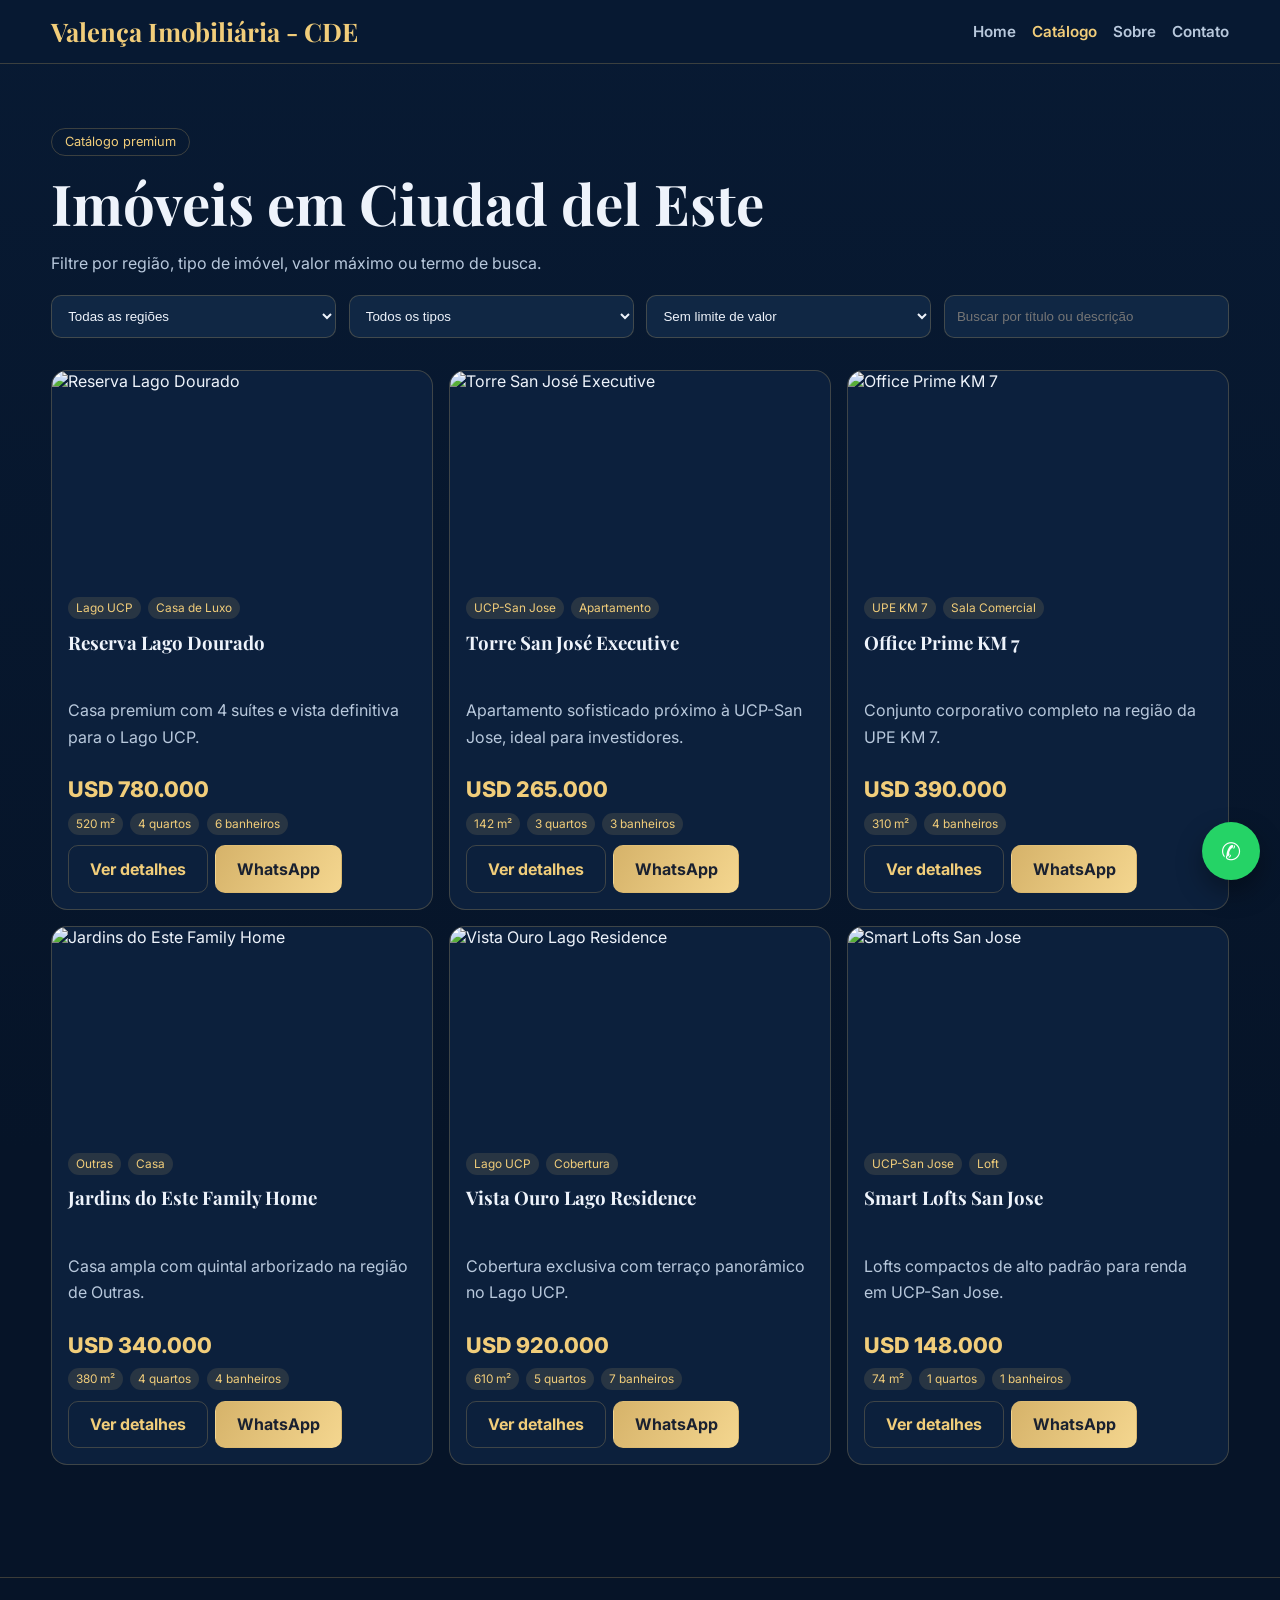
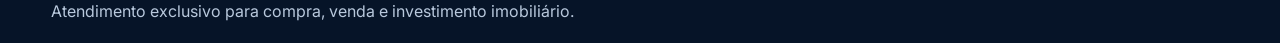
==== catalogo.html @ 4819cb86 "Create premium responsive real estate catalog website" ====
<!doctype html>
<html lang="pt-BR">
<head>
  <meta charset="UTF-8" />
  <meta name="viewport" content="width=device-width, initial-scale=1.0" />
  <title>Valença Imobiliária - CDE | Catálogo</title>
  <meta name="description" content="Catálogo de imóveis em Ciudad del Este com filtros por região, tipo e valor." />
  <link rel="preconnect" href="https://fonts.googleapis.com">
  <link rel="preconnect" href="https://fonts.gstatic.com" crossorigin>
  <link href="https://fonts.googleapis.com/css2?family=Inter:wght@400;500;600;700;800&family=Playfair+Display:wght@600;700;800&display=swap" rel="stylesheet">
  <link rel="stylesheet" href="assets/css/styles.css" />
</head>
<body>
  <header class="site-header">
    <div class="container nav-wrap">
      <a class="brand" href="index.html">Valença Imobiliária - CDE</a>
      <nav>
        <a href="index.html">Home</a>
        <a class="active" href="catalogo.html">Catálogo</a>
        <a href="sobre.html">Sobre</a>
        <a href="contato.html">Contato</a>
      </nav>
    </div>
  </header>

  <main class="container section">
    <span class="tag">Catálogo premium</span>
    <h1>Imóveis em Ciudad del Este</h1>
    <p>Filtre por região, tipo de imóvel, valor máximo ou termo de busca.</p>

    <div class="filters" id="catalog-filters">
      <select id="filter-region" class="select">
        <option value="">Todas as regiões</option>
        <option>UCP-San Jose</option>
        <option>UPE KM 7</option>
        <option>Lago UCP</option>
        <option>Outras</option>
      </select>

      <select id="filter-type" class="select">
        <option value="">Todos os tipos</option>
        <option>Casa de Luxo</option>
        <option>Apartamento</option>
        <option>Sala Comercial</option>
        <option>Casa</option>
        <option>Cobertura</option>
        <option>Loft</option>
      </select>

      <select id="filter-max" class="select">
        <option value="">Sem limite de valor</option>
        <option value="200000">Até USD 200.000</option>
        <option value="400000">Até USD 400.000</option>
        <option value="800000">Até USD 800.000</option>
        <option value="1000000">Até USD 1.000.000</option>
      </select>

      <input id="filter-search" class="input" placeholder="Buscar por título ou descrição" />
    </div>

    <div class="cards" id="catalog-grid"></div>
  </main>

  <footer class="footer">
    <div class="container">Atendimento exclusivo para compra, venda e investimento imobiliário.</div>
  </footer>

  <a class="whatsapp-float" target="_blank" rel="noopener noreferrer" aria-label="WhatsApp">✆</a>

  <script src="assets/data/imoveis.js"></script>
  <script src="assets/js/app.js"></script>
</body>
</html>
---- assets/css/styles.css ----
:root {
  --bg: #081a33;
  --bg-soft: #0f2a4d;
  --card: #102744;
  --text: #eef3fb;
  --muted: #b8c8dc;
  --gold: #d6b36a;
  --gold-strong: #f1cd7a;
  --line: rgba(214, 179, 106, 0.25);
}

* { box-sizing: border-box; }

body {
  margin: 0;
  font-family: 'Inter', system-ui, -apple-system, Segoe UI, Roboto, sans-serif;
  background: linear-gradient(180deg, var(--bg), #061428 70%);
  color: var(--text);
}

a { color: inherit; text-decoration: none; }

.container {
  width: min(1180px, 92%);
  margin: 0 auto;
}

.site-header {
  position: sticky;
  top: 0;
  z-index: 100;
  background: rgba(8, 26, 51, 0.95);
  backdrop-filter: blur(6px);
  border-bottom: 1px solid var(--line);
}

.nav-wrap {
  display: flex;
  justify-content: space-between;
  align-items: center;
  padding: 0.9rem 0;
}

.brand {
  font-family: 'Playfair Display', serif;
  font-weight: 700;
  font-size: clamp(1.1rem, 2vw, 1.6rem);
  color: var(--gold-strong);
}

nav {
  display: flex;
  gap: 1rem;
  flex-wrap: wrap;
}

nav a {
  color: var(--muted);
  font-weight: 600;
  font-size: 0.95rem;
}

nav a:hover,
nav a.active { color: var(--gold-strong); }

.hero {
  padding: 5.5rem 0 4rem;
  background:
    radial-gradient(circle at top right, rgba(214, 179, 106, 0.35), transparent 35%),
    radial-gradient(circle at center left, rgba(42, 90, 150, 0.45), transparent 28%);
}

.hero-grid {
  display: grid;
  grid-template-columns: 1.1fr 0.9fr;
  gap: 2rem;
  align-items: center;
}

.tag {
  display: inline-flex;
  border: 1px solid var(--line);
  color: var(--gold-strong);
  border-radius: 999px;
  padding: 0.35rem 0.8rem;
  font-size: 0.8rem;
  margin-bottom: 1rem;
}

h1, h2, h3 {
  font-family: 'Playfair Display', serif;
  margin: 0 0 1rem;
}

h1 { font-size: clamp(2rem, 4.4vw, 3.6rem); line-height: 1.1; }
h2 { font-size: clamp(1.6rem, 3vw, 2.4rem); }
p { color: var(--muted); line-height: 1.65; }

.btn {
  display: inline-block;
  padding: 0.8rem 1.3rem;
  border-radius: 10px;
  border: 1px solid transparent;
  font-weight: 700;
  transition: 0.2s;
}

.btn-primary {
  background: linear-gradient(120deg, #d6b36a, #f4d68f);
  color: #1a2130;
}

.btn-secondary {
  border-color: var(--line);
  color: var(--gold-strong);
}

.btn:hover { transform: translateY(-2px); }

.hero-card {
  border: 1px solid var(--line);
  border-radius: 18px;
  background: rgba(12, 34, 62, 0.65);
  padding: 1.2rem;
}

.hero-card img {
  width: 100%;
  height: 280px;
  object-fit: cover;
  border-radius: 12px;
}

.section { padding: 4rem 0; }

.filters {
  display: grid;
  grid-template-columns: repeat(4, minmax(150px, 1fr));
  gap: 0.8rem;
  margin: 1.2rem 0 2rem;
}

.select, .input {
  width: 100%;
  background: var(--card);
  color: var(--text);
  border: 1px solid var(--line);
  border-radius: 10px;
  padding: 0.75rem;
}

.cards {
  display: grid;
  grid-template-columns: repeat(3, minmax(0, 1fr));
  gap: 1rem;
}

.card {
  background: rgba(14, 36, 66, 0.8);
  border: 1px solid var(--line);
  border-radius: 16px;
  overflow: hidden;
  display: flex;
  flex-direction: column;
}

.card img {
  width: 100%;
  height: 210px;
  object-fit: cover;
}

.card-body {
  padding: 1rem;
  display: grid;
  gap: 0.65rem;
}

.chip-row {
  display: flex;
  gap: 0.45rem;
  flex-wrap: wrap;
}

.chip {
  font-size: 0.74rem;
  background: rgba(214, 179, 106, 0.14);
  color: var(--gold-strong);
  padding: 0.25rem 0.5rem;
  border-radius: 999px;
}

.price {
  font-size: 1.35rem;
  color: var(--gold-strong);
  font-weight: 800;
}

.detail-grid {
  display: grid;
  grid-template-columns: 1.1fr 0.9fr;
  gap: 1rem;
}

.gallery-main {
  width: 100%;
  height: 420px;
  object-fit: cover;
  border-radius: 16px;
  border: 1px solid var(--line);
}

.thumbs {
  display: grid;
  grid-template-columns: repeat(3, 1fr);
  gap: 0.6rem;
  margin-top: 0.6rem;
}

.thumbs img {
  width: 100%;
  height: 100px;
  object-fit: cover;
  border-radius: 8px;
  border: 1px solid transparent;
  cursor: pointer;
}

.thumbs img.active {
  border-color: var(--gold-strong);
}

.detail-card {
  background: rgba(13, 34, 61, 0.85);
  border: 1px solid var(--line);
  border-radius: 16px;
  padding: 1rem;
}

.video-wrap iframe {
  width: 100%;
  min-height: 280px;
  border: 0;
  border-radius: 14px;
}

.contact-box {
  display: grid;
  grid-template-columns: repeat(2, minmax(0, 1fr));
  gap: 1rem;
}

.form {
  background: rgba(13, 34, 61, 0.85);
  border: 1px solid var(--line);
  padding: 1rem;
  border-radius: 14px;
  display: grid;
  gap: 0.75rem;
}

textarea.input { min-height: 140px; resize: vertical; }

.whatsapp-float {
  position: fixed;
  right: 20px;
  bottom: 20px;
  width: 58px;
  height: 58px;
  border-radius: 50%;
  display: grid;
  place-items: center;
  font-size: 1.5rem;
  background: #25d366;
  color: white;
  box-shadow: 0 12px 26px rgba(0, 0, 0, 0.35);
  z-index: 110;
}

.footer {
  border-top: 1px solid var(--line);
  padding: 1.4rem 0;
  margin-top: 3rem;
  color: var(--muted);
}

@media (max-width: 980px) {
  .hero-grid,
  .detail-grid,
  .contact-box { grid-template-columns: 1fr; }
  .cards { grid-template-columns: repeat(2, minmax(0, 1fr)); }
  .gallery-main { height: 320px; }
}

@media (max-width: 700px) {
  .filters { grid-template-columns: 1fr 1fr; }
  .cards { grid-template-columns: 1fr; }
  .hero { padding-top: 4.2rem; }
  .thumbs { grid-template-columns: repeat(3, 1fr); }
}
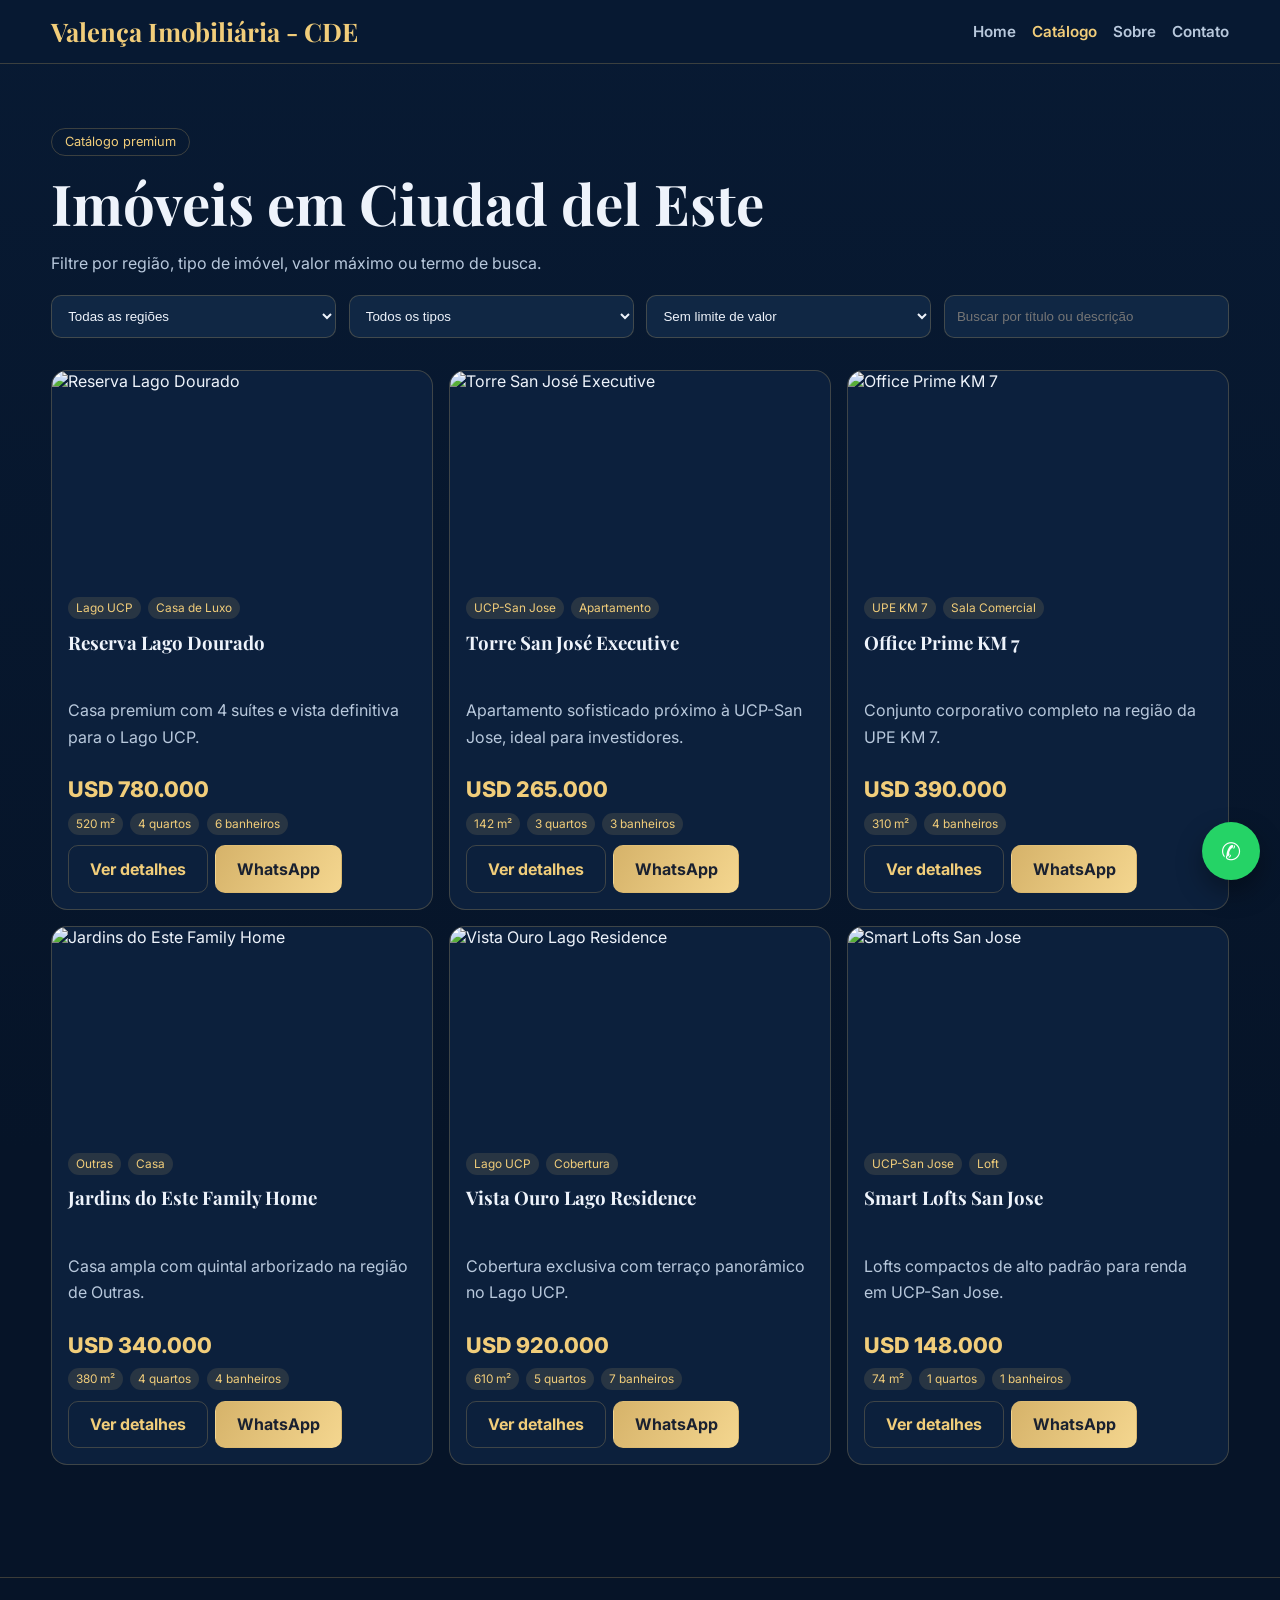
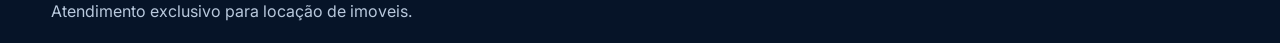
==== commit 166243c8: "Update catalogo.html" ====
--- a/catalogo.html
+++ b/catalogo.html
@@ -31,7 +31,7 @@
     <div class="filters" id="catalog-filters">
       <select id="filter-region" class="select">
         <option value="">Todas as regiões</option>
-        <option>UCP-San Jose</option>
+        <option>UCP - San Jose</option>
         <option>UPE KM 7</option>
         <option>Lago UCP</option>
         <option>Outras</option>
@@ -49,10 +49,10 @@
 
       <select id="filter-max" class="select">
         <option value="">Sem limite de valor</option>
-        <option value="200000">Até USD 200.000</option>
-        <option value="400000">Até USD 400.000</option>
-        <option value="800000">Até USD 800.000</option>
-        <option value="1000000">Até USD 1.000.000</option>
+        <option value="1500000">Até GS 1.500.000</option>
+        <option value="200000">Até GS 2.000.000</option>
+        <option value="300000">Até GS 3.000.000</option>
+        <option value="400000">Até GS 4.000.000</option>
       </select>
 
       <input id="filter-search" class="input" placeholder="Buscar por título ou descrição" />
@@ -62,7 +62,7 @@
   </main>
 
   <footer class="footer">
-    <div class="container">Atendimento exclusivo para compra, venda e investimento imobiliário.</div>
+    <div class="container">Atendimento exclusivo para locação de imoveis.</div>
   </footer>
 
   <a class="whatsapp-float" target="_blank" rel="noopener noreferrer" aria-label="WhatsApp">✆</a>
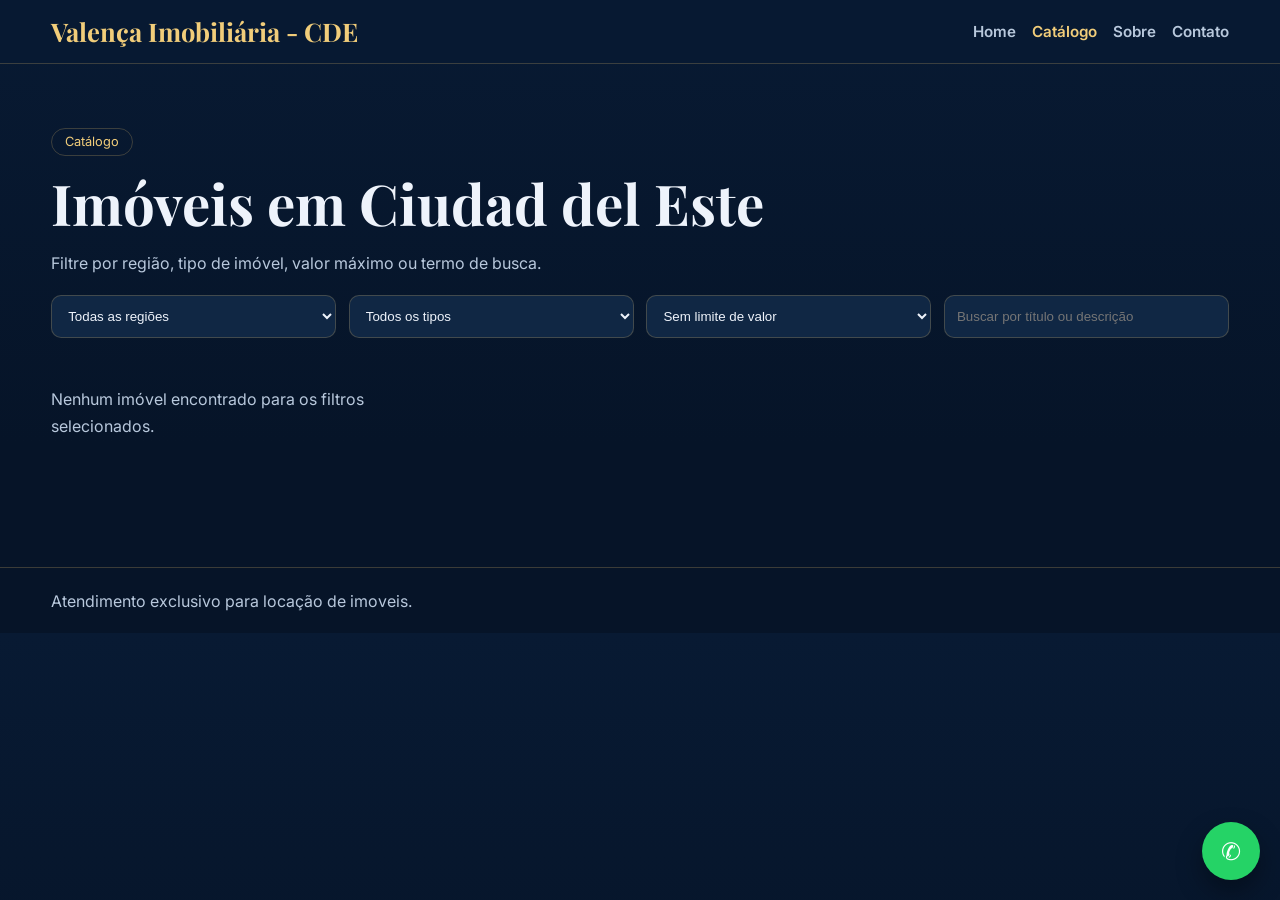
==== commit 9d9b1668: "Update catalogo.html" ====
--- a/catalogo.html
+++ b/catalogo.html
@@ -24,7 +24,7 @@
   </header>
 
   <main class="container section">
-    <span class="tag">Catálogo premium</span>
+    <span class="tag">Catálogo</span>
     <h1>Imóveis em Ciudad del Este</h1>
     <p>Filtre por região, tipo de imóvel, valor máximo ou termo de busca.</p>
 
@@ -32,19 +32,16 @@
       <select id="filter-region" class="select">
         <option value="">Todas as regiões</option>
         <option>UCP - San Jose</option>
+        <option>Lago UCP</option>
         <option>UPE KM 7</option>
-        <option>Lago UCP</option>
         <option>Outras</option>
       </select>
 
       <select id="filter-type" class="select">
         <option value="">Todos os tipos</option>
-        <option>Casa de Luxo</option>
         <option>Apartamento</option>
-        <option>Sala Comercial</option>
         <option>Casa</option>
-        <option>Cobertura</option>
-        <option>Loft</option>
+        <option>Outros</option>
       </select>
 
       <select id="filter-max" class="select">
